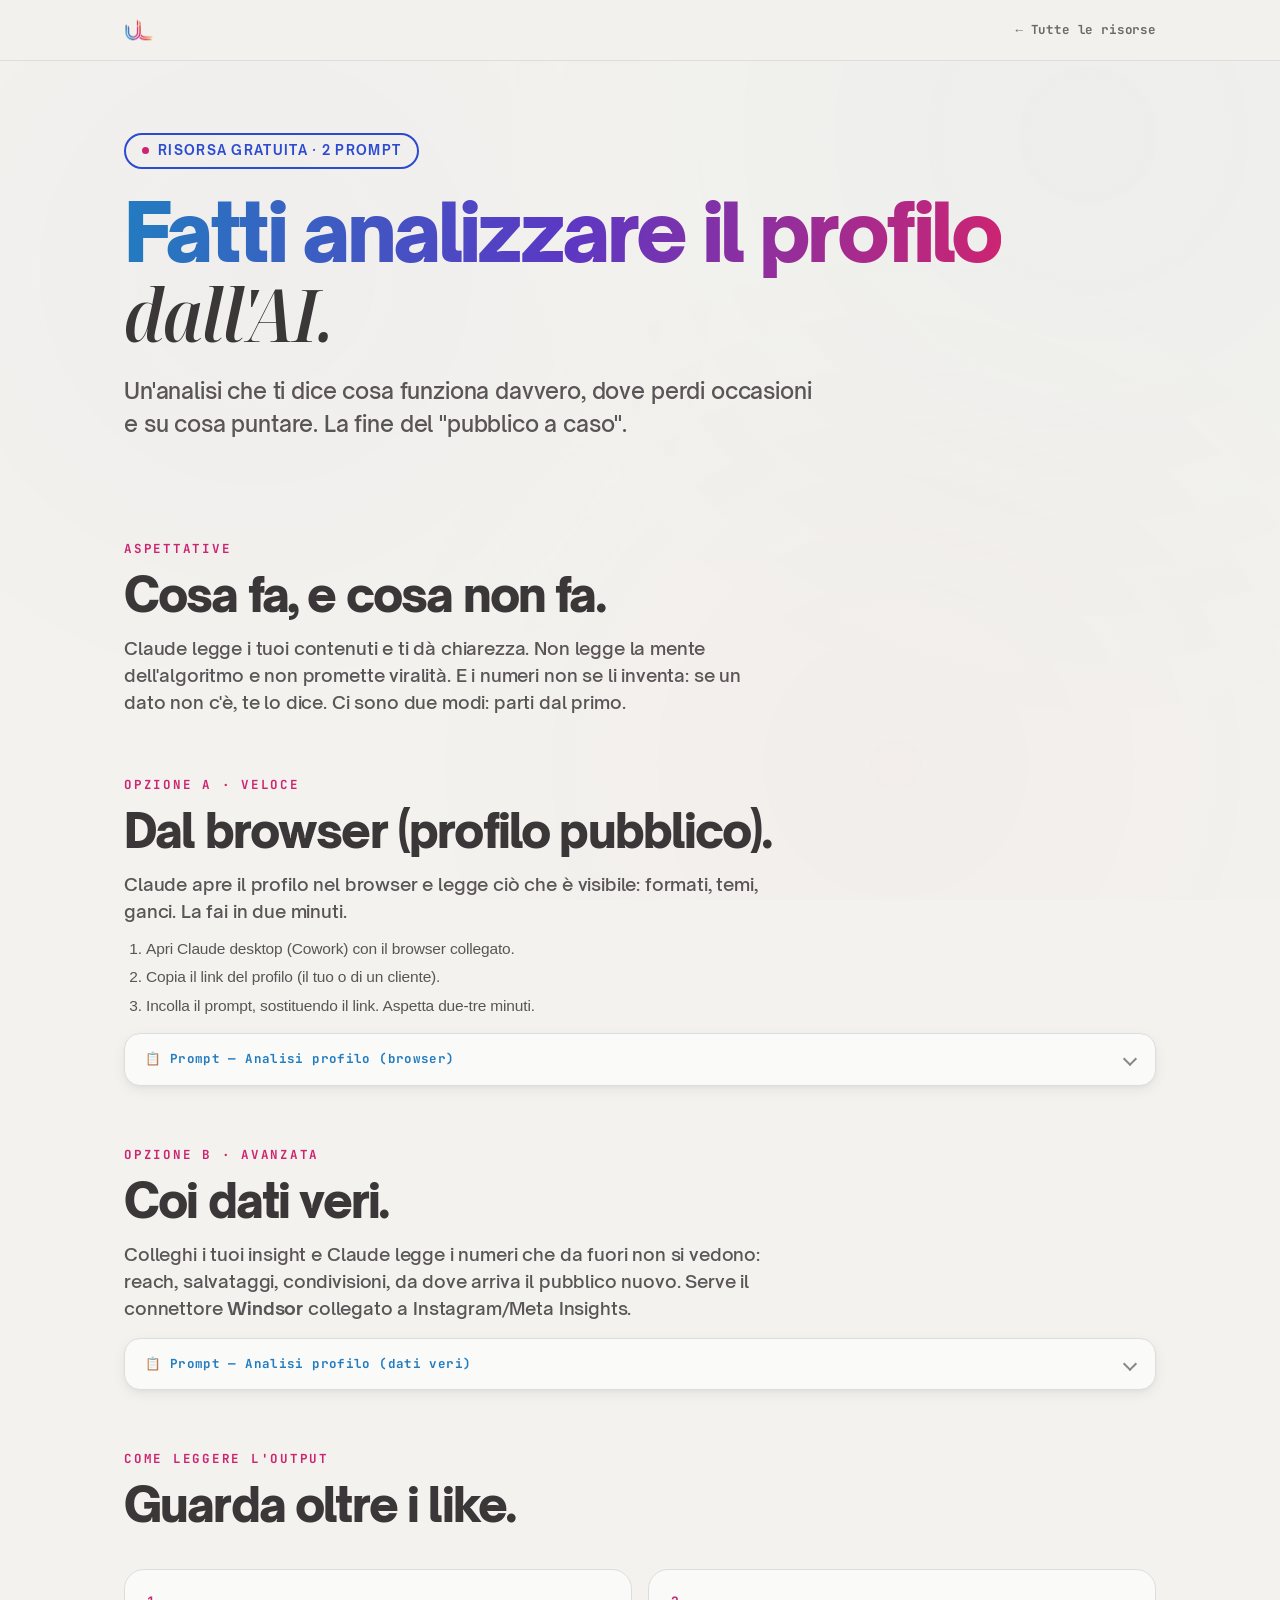
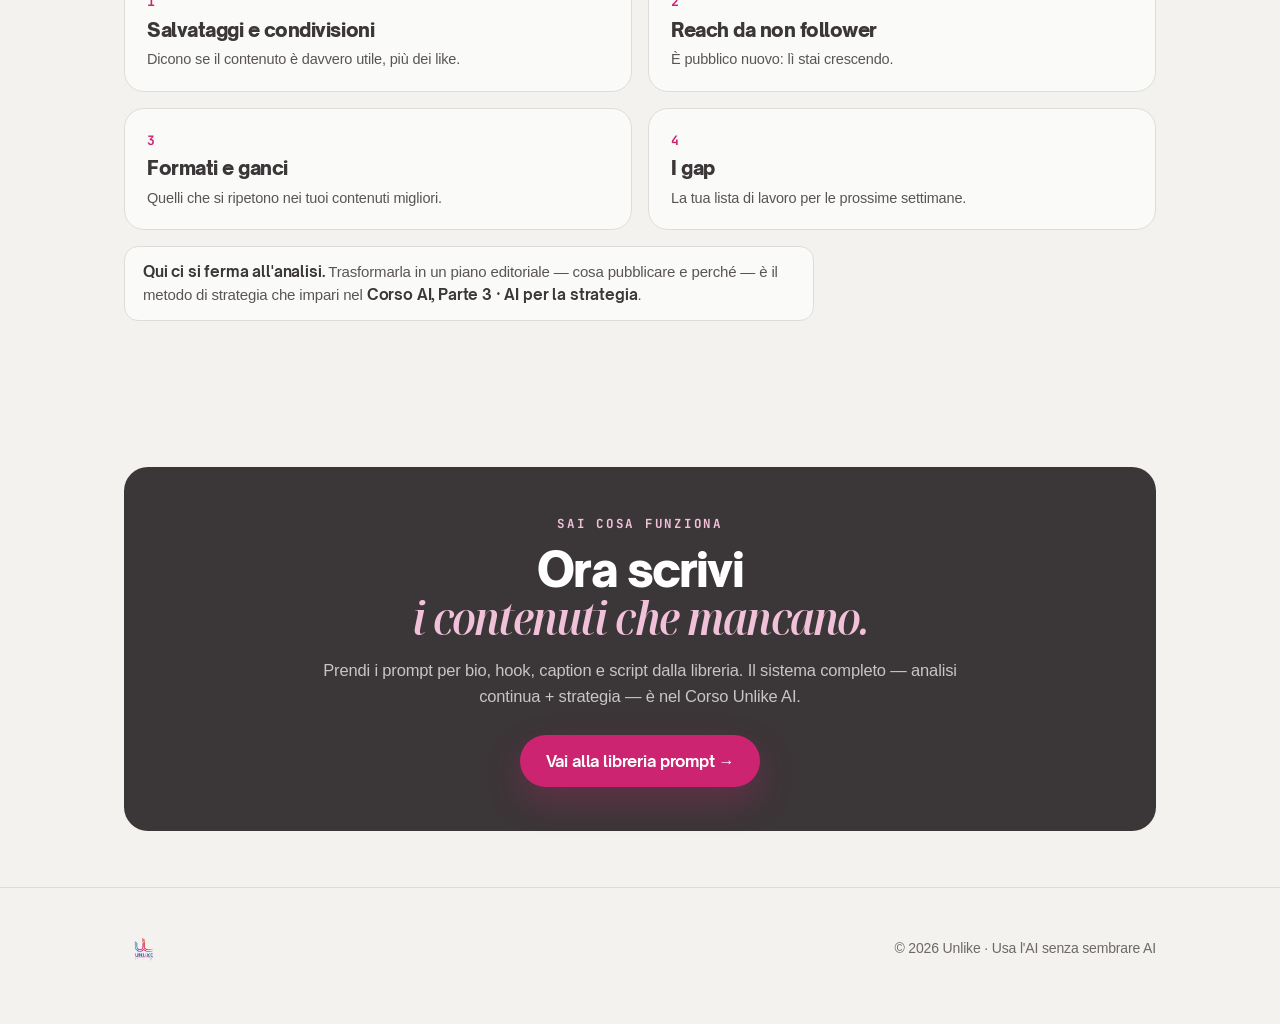
==== analisi-profilo.html @ 85c7f336 "Add files via upload" ====
<!doctype html>
<html lang="it">
<head>
<meta charset="utf-8">
<meta name="viewport" content="width=device-width, initial-scale=1">
<title>Fatti analizzare il profilo dall'AI — Unlike</title>
<style>@font-face{font-family:'Open Sauce Sans';font-weight:400;font-style:normal;font-display:swap;src:url([data-uri]) format('woff2');}
@font-face{font-family:'Open Sauce Sans';font-weight:500;font-style:normal;font-display:swap;src:url([data-uri]) format('woff2');}
@font-face{font-family:'Open Sauce Sans';font-weight:700;font-style:normal;font-display:swap;src:url([data-uri]) format('woff2');}
@font-face{font-family:'Open Sauce Sans';font-weight:900;font-style:normal;font-display:swap;src:url([data-uri]) format('woff2');}
@font-face{font-family:'Noto Serif Display';font-weight:400 900;font-stretch:62.5% 100%;font-style:normal;font-display:swap;src:url([data-uri]) format('woff2');}
@font-face{font-family:'Noto Serif Display';font-weight:400 900;font-stretch:62.5% 100%;font-style:italic;font-display:swap;src:url([data-uri]) format('woff2');}
@font-face{font-family:'JetBrains Mono';font-weight:100 800;font-style:normal;font-display:swap;src:url([data-uri]) format('woff2');}

html,body{margin:0;padding:0}*{box-sizing:border-box}img,video{max-width:100%}
:root{
  --blue:#227CC0;--pink:#CD2471;--purple:#5B38C4;--indigo:#2B4BD1;--orange:#F49138;
  --paper-50:#FAFAF9;--paper-100:#F3F2EE;--paper-200:#E9E7E1;--paper-300:#D8D5CD;
  --ink-900:#3B3638;--ink-700:#5A5456;--ink-600:#6E686A;--ink-500:#8A8587;--ink-300:#C5C2C3;--ink-200:#DEDCDC;
  --soft-pink:#F1C1DA;--soft-blue:#C2DAF0;
  --sweep:linear-gradient(96deg,#227CC0 0%,#5B38C4 50%,#CD2471 100%);
  --font:'Open Sauce Sans','Helvetica Neue',Arial,sans-serif;
  --serif:'Noto Serif Display','Times New Roman',serif;
  --mono:'JetBrains Mono',ui-monospace,Menlo,monospace;
  --shadow-2:0 4px 14px rgba(24,18,20,.06),0 2px 4px rgba(24,18,20,.04);
  --shadow-3:0 18px 48px rgba(24,18,20,.12),0 6px 16px rgba(24,18,20,.07);
  --shadow-pink:0 14px 34px rgba(205,36,113,.28);--maxw:1080px;
}
html{scroll-behavior:smooth;}
body{margin:0;font-family:var(--font);color:var(--ink-900);background:var(--paper-100);line-height:1.5;-webkit-font-smoothing:antialiased;letter-spacing:-.01em;}
.wrap{max-width:var(--maxw);margin:0 auto;padding:0 24px;}
a{color:inherit;}img{max-width:100%;display:block;}
body::before{content:"";position:fixed;inset:0;z-index:-1;pointer-events:none;opacity:.5;
  background-image:radial-gradient(circle at 20% 30%,rgba(91,56,196,.04),transparent 40%),radial-gradient(circle at 85% 15%,rgba(34,124,192,.05),transparent 45%),radial-gradient(circle at 70% 85%,rgba(205,36,113,.04),transparent 45%);}
.bar{position:sticky;top:0;z-index:50;background:rgba(243,242,238,.86);backdrop-filter:blur(10px);border-bottom:1px solid var(--ink-200);}
.bar .wrap{display:flex;align-items:center;justify-content:space-between;height:60px;gap:16px;}
.barmark{height:30px;width:auto;display:block;}
.bar .right{display:flex;align-items:center;gap:18px;min-width:0;}
.barlink{font-family:var(--mono);font-size:12.5px;font-weight:700;color:var(--ink-600);text-decoration:none;white-space:nowrap;}
.barlink:hover{color:var(--pink);}
.btn{display:inline-flex;align-items:center;justify-content:center;gap:9px;font-family:var(--font);font-weight:700;font-size:16px;letter-spacing:-.01em;padding:14px 26px;border-radius:999px;border:0;cursor:pointer;text-decoration:none;transition:transform .18s cubic-bezier(.34,1.56,.64,1),box-shadow .2s,background .2s;}
.btn-pink{background:var(--pink);color:#fff;box-shadow:var(--shadow-pink);}
.btn-pink:hover{transform:translateY(-2px);box-shadow:0 18px 40px rgba(205,36,113,.36);}
.btn-ghost{background:transparent;color:var(--ink-900);border:2px solid var(--ink-900);padding:12px 24px;}
.btn-ghost:hover{background:var(--ink-900);color:var(--paper-100);}
.btn-sm{padding:11px 20px;font-size:14px;}
.hero{padding:72px 0 40px;position:relative;}
.kicker{display:inline-flex;align-items:center;gap:9px;font-weight:700;font-size:13px;text-transform:uppercase;letter-spacing:.1em;color:var(--indigo);border:2px solid var(--indigo);border-radius:999px;padding:6px 16px;}
.kicker .dot{width:7px;height:7px;border-radius:50%;background:var(--pink);}
h1{font-weight:900;font-size:clamp(40px,6.6vw,80px);line-height:.98;letter-spacing:-.045em;margin:24px 0 0;text-wrap:balance;}
h1 .sweep{background:var(--sweep);-webkit-background-clip:text;background-clip:text;color:transparent;}
h1 .serif{display:block;font-family:var(--serif);font-style:italic;font-weight:600;font-stretch:75%;letter-spacing:-.02em;color:var(--ink-900);font-size:.92em;line-height:1;margin-top:.08em;}
.lead{font-size:clamp(18px,2.3vw,22px);color:var(--ink-700);max-width:32em;margin:24px 0 0;line-height:1.5;font-weight:500;}
.lead b{color:var(--ink-900);}
.herometa{display:flex;flex-wrap:wrap;gap:8px 20px;margin-top:26px;font-family:var(--mono);font-size:13px;color:var(--ink-700);}
.herometa .sep{color:var(--ink-300);}.herometa b{color:var(--ink-900);}
section{padding:56px 0;}
.eyebrow{font-family:var(--mono);font-size:12.5px;letter-spacing:.14em;text-transform:uppercase;color:var(--pink);font-weight:700;}
h2{font-weight:900;font-size:clamp(28px,4.2vw,46px);line-height:1.02;letter-spacing:-.04em;margin:12px 0 0;text-wrap:balance;}
h2 .serif{font-family:var(--serif);font-style:italic;font-weight:600;font-stretch:75%;color:var(--pink);}
.sub{color:var(--ink-700);font-size:18px;max-width:36em;margin:16px 0 0;font-weight:500;}
.parts{display:grid;grid-template-columns:repeat(3,1fr);gap:16px;margin-top:40px;}
@media(max-width:760px){.parts{grid-template-columns:1fr;}}
.parts.two{grid-template-columns:repeat(2,1fr);}@media(max-width:760px){.parts.two{grid-template-columns:1fr;}}
.part{background:var(--paper-50);border:1px solid var(--ink-200);border-radius:20px;padding:22px 22px 20px;position:relative;overflow:hidden;text-decoration:none;color:inherit;display:block;transition:transform .2s,box-shadow .2s,border-color .2s;}
a.part:hover{transform:translateY(-3px);box-shadow:var(--shadow-3);border-color:var(--soft-pink);}
.part .no{font-family:var(--mono);font-size:13px;font-weight:700;color:var(--pink);letter-spacing:.04em;}
.part .ic{font-family:var(--serif);font-style:italic;font-weight:700;font-size:30px;color:var(--pink);line-height:1;}
.part h3{font-weight:900;font-size:19px;letter-spacing:-.025em;margin:8px 0 8px;line-height:1.12;}
.part p{margin:0;color:var(--ink-700);font-size:14.5px;line-height:1.5;}
.part .go{margin-top:14px;font-family:var(--mono);font-size:12px;font-weight:700;color:var(--pink);text-transform:uppercase;letter-spacing:.04em;}
.part .soon{color:var(--ink-500);}
.gain{font-size:18px;color:var(--ink-700);font-weight:500;margin:18px 0 0;max-width:40em;}
.gain b{color:var(--ink-900);font-weight:900;}
.body{font-size:16.5px;color:var(--ink-700);margin:14px 0 0;max-width:42em;line-height:1.55;}
.body b{color:var(--ink-900);font-weight:700;}
.facts{display:grid;gap:12px;margin:22px 0 0;}
.fact{background:var(--paper-50);border:1px solid var(--ink-200);border-radius:16px;padding:16px 18px;font-size:15.5px;color:var(--ink-700);line-height:1.5;box-shadow:var(--shadow-2);}
.fact b{color:var(--ink-900);font-weight:700;}
.optlabel{font-family:var(--mono);font-size:12.5px;letter-spacing:.1em;text-transform:uppercase;color:var(--blue);font-weight:700;margin:30px 0 4px;}
ol.steps{margin:12px 0 0;padding-left:22px;font-size:15.5px;color:var(--ink-700);}ol.steps li{margin-bottom:5px;}
details.prompt{background:var(--paper-50);border:1px solid var(--ink-200);border-radius:16px;margin:16px 0 0;overflow:hidden;box-shadow:var(--shadow-2);}
details.prompt>summary{list-style:none;cursor:pointer;display:flex;align-items:center;gap:12px;padding:16px 20px;font-family:var(--mono);font-size:12.5px;font-weight:700;letter-spacing:.03em;color:var(--blue);}
details.prompt>summary::-webkit-details-marker{display:none;}
details.prompt .chev{width:10px;height:10px;border-right:2px solid var(--ink-500);border-bottom:2px solid var(--ink-500);transform:rotate(45deg);transition:transform .22s;margin-left:auto;}
details.prompt[open] .chev{transform:rotate(225deg);}
.pact{display:flex;justify-content:flex-end;padding:0 16px;}
.copy-btn{font-family:var(--mono);font-size:12px;font-weight:700;letter-spacing:.04em;text-transform:uppercase;color:#fff;background:var(--pink);border:0;border-radius:999px;padding:8px 16px;cursor:pointer;box-shadow:var(--shadow-pink);transition:transform .18s cubic-bezier(.34,1.56,.64,1),background .2s;}
.copy-btn:hover{transform:translateY(-1px);}.copy-btn.done{background:var(--blue);box-shadow:none;}
pre{margin:14px 16px 18px;padding:16px;background:var(--paper-200);border:1px solid var(--ink-200);border-radius:12px;font-family:var(--mono);font-size:12.5px;line-height:1.62;white-space:pre-wrap;word-break:break-word;color:var(--ink-900);max-height:380px;overflow-y:auto;}
.check{list-style:none;padding:0;margin:26px 0 0;display:grid;gap:11px;}
.check li{display:flex;gap:11px;align-items:flex-start;font-size:15.5px;color:var(--ink-700);line-height:1.4;}
.check li .ck{color:var(--pink);font-weight:900;flex:none;}
.flag{margin-top:24px;background:var(--paper-50);border:1px solid var(--ink-200);border-radius:20px;padding:22px 24px;max-width:620px;box-shadow:var(--shadow-2);}
.flag .lbl{font-family:var(--mono);font-size:11px;letter-spacing:.12em;text-transform:uppercase;color:var(--ink-500);}
.flag .bad{color:var(--ink-500);text-decoration:line-through;text-decoration-color:var(--pink);text-decoration-thickness:2px;margin:8px 0 4px;font-size:17px;}
.flag .good{font-weight:700;font-size:18px;color:var(--ink-900);display:flex;gap:9px;align-items:flex-start;}
.flag .good .arr{color:var(--pink);font-weight:900;}
.note{background:var(--paper-50);border:1px solid var(--ink-200);border-radius:14px;padding:14px 18px;margin:16px 0 0;font-size:15px;color:var(--ink-700);line-height:1.5;max-width:46em;}
.note b{color:var(--ink-900);}
.quote{font-family:var(--serif);font-style:italic;font-weight:500;font-size:clamp(20px,3vw,28px);line-height:1.3;color:var(--ink-900);margin:24px 0 0;max-width:18em;}
.quote span{color:var(--pink);}
.systembox{background:var(--ink-900);color:var(--paper-100);border-radius:24px;padding:clamp(28px,4vw,44px);margin-top:34px;text-align:center;}
.systembox .eyebrow{color:var(--soft-pink);}
.systembox h2{color:#fff;}
.systembox h2 .serif{color:var(--soft-pink);}
.systembox p{margin:16px auto 0;font-size:16.5px;color:#C9C4C5;line-height:1.55;max-width:40em;}
.systembox p b{color:#fff;}
.systembox ul{list-style:none;padding:0;margin:22px auto 0;max-width:34em;text-align:left;display:grid;gap:10px;}
.systembox li{display:flex;gap:11px;font-size:15.5px;color:#EDE9E1;}
.systembox li .ck{color:var(--soft-pink);font-weight:900;flex:none;}
.systembox .btn{margin-top:26px;}
.livecard{background:linear-gradient(160deg,rgba(34,124,192,.07),rgba(91,56,196,.06) 45%,rgba(205,36,113,.06));border:1px solid var(--soft-pink);border-radius:28px;padding:clamp(28px,5vw,48px);text-align:center;}
.livecard .eyebrow{color:var(--purple);}.livecard h2{margin:12px 0 0;}.livecard .sub{margin-left:auto;margin-right:auto;}.livecard .btn{margin-top:24px;}
footer{padding:40px 0 56px;border-top:1px solid var(--ink-200);color:var(--ink-600);font-size:14px;}
footer .wrap{display:flex;flex-wrap:wrap;gap:14px;justify-content:space-between;align-items:center;}
.footmark{height:40px;width:auto;display:block;}
.rv{opacity:0;transform:translateY(18px);transition:opacity .7s cubic-bezier(.2,.8,.2,1),transform .7s cubic-bezier(.2,.8,.2,1);}
.rv.in{opacity:1;transform:none;}
:focus-visible{outline:3px solid var(--indigo);outline-offset:3px;border-radius:6px;}
@media(prefers-reduced-motion:reduce){*{transition:none!important;animation:none!important;}.rv{opacity:1;transform:none;}html{scroll-behavior:auto;}}.step{padding:60px 0;border-top:1px solid var(--ink-200);scroll-margin-top:70px;}
.stepjump{display:flex;gap:3px;overflow-x:auto;scrollbar-width:none;}
.stepjump::-webkit-scrollbar{display:none;}
.stepjump a{flex:0 0 auto;font-family:var(--mono);font-size:12px;font-weight:700;color:var(--ink-600);text-decoration:none;padding:6px 8px;border-radius:8px;white-space:nowrap;}
.stepjump a:hover{color:var(--pink);background:var(--paper-200);}
.lockmeta{font-family:var(--mono);font-size:12px;color:var(--ink-500);white-space:nowrap;}
@media(max-width:860px){.lockmeta{display:none;}}
.modref{display:inline-flex;align-items:center;gap:8px;margin:14px 0 0;font-family:var(--mono);font-size:12px;font-weight:700;color:var(--blue);background:var(--paper-50);border:1px solid var(--soft-blue);border-radius:999px;padding:7px 15px;}
.modref .mr{color:var(--pink);}
.steptag{font-family:var(--mono);font-size:13px;font-weight:700;letter-spacing:.04em;color:var(--pink);}
</style>
</head>
<body>

<header class="bar"><div class="wrap">
  <img class="barmark" src="[data-uri]" alt="Unlike Academy">
  <div class="right"><a class="barlink" href="index.html">← Tutte le risorse</a></div>
</div></header>

<section class="hero"><div class="wrap">
  <span class="kicker"><span class="dot"></span>Risorsa gratuita · 2 prompt</span>
  <h1><span class="sweep">Fatti analizzare il profilo</span><span class="serif">dall'AI.</span></h1>
  <p class="lead">Un'analisi che ti dice cosa funziona davvero, dove perdi occasioni e su cosa puntare. La fine del "pubblico a caso".</p>
</div></section>

<section><div class="wrap">
  <span class="eyebrow">Aspettative</span>
  <h2>Cosa fa, e cosa non fa.</h2>
  <p class="sub">Claude legge i tuoi contenuti e ti dà chiarezza. Non legge la mente dell'algoritmo e non promette viralità. E i numeri non se li inventa: se un dato non c'è, te lo dice. Ci sono due modi: parti dal primo.</p>
</div></section>

<section style="padding-top:0;"><div class="wrap">
  <span class="eyebrow">Opzione A · veloce</span>
  <h2>Dal browser (profilo pubblico).</h2>
  <p class="sub">Claude apre il profilo nel browser e legge ciò che è visibile: formati, temi, ganci. La fai in due minuti.</p>
  <ol class="steps">
    <li>Apri Claude desktop (Cowork) con il browser collegato.</li>
    <li>Copia il link del profilo (il tuo o di un cliente).</li>
    <li>Incolla il prompt, sostituendo il link. Aspetta due-tre minuti.</li>
  </ol>
  <details class="prompt"><summary>📋 Prompt — Analisi profilo (browser)<span class="chev"></span></summary>
    <div class="pact"><button class="copy-btn" data-target="p-chrome">Copia</button></div>
    <pre id="p-chrome">Sei un analista di social media strategy. Analizza questo profilo Instagram pubblico: [LINK PROFILO].

Collegati al browser, apri il profilo e guarda gli ultimi 12-15 post. Per ognuno raccogli ciò che è visibile: formato (reel / carosello / post singolo), tema, il gancio della cover o della prima riga, e like/commenti se leggibili.

Poi restituiscimi un file .md con:
1. Snapshot del profilo: bio, posizionamento percepito in 3 secondi, coerenza.
2. I pillar su cui sto già puntando e quali stanno reggendo.
3. I pattern di gancio che uso (e quali funzionano meglio).
4. Mix di formati: cosa pubblico di più e cosa manca.
5. I 5 gap principali da colmare, concreti, con esempi.

Non inventare numeri che non vedi. Se un dato non è visibile, scrivilo. Parla diretto, niente fuffa. Salva il file come "analisi-profilo-[data]".</pre>
  </details>
</div></section>

<section style="padding-top:0;"><div class="wrap">
  <span class="eyebrow">Opzione B · avanzata</span>
  <h2>Coi dati veri.</h2>
  <p class="sub">Colleghi i tuoi insight e Claude legge i numeri che da fuori non si vedono: reach, salvataggi, condivisioni, da dove arriva il pubblico nuovo. Serve il connettore <b>Windsor</b> collegato a Instagram/Meta Insights.</p>
  <details class="prompt"><summary>📋 Prompt — Analisi profilo (dati veri)<span class="chev"></span></summary>
    <div class="pact"><button class="copy-btn" data-target="p-windsor">Copia</button></div>
    <pre id="p-windsor">Ho collegato Windsor con i dati Instagram/Meta Insights del mio account.

1. Prendi i post degli ultimi 90 giorni con: data, formato, reach, impression, salvataggi, condivisioni, commenti, like, e provenienza del traffico (esplora / follower / audio / hashtag).
2. Dimmi i 5 contenuti TOP per salvataggi + condivisioni (non per like) e cosa hanno in comune.
3. Dimmi i 5 contenuti "zombie": tanta reach ma zero salvataggi o condivisioni, e perché non convertono in attenzione.
4. Quale formato e quale tema mi porta più reach NON da follower (pubblico nuovo).
5. Dammi 3 azioni concrete per le prossime 2 settimane.

Niente fuffa, numeri alla mano. Se un dato manca, segnalalo invece di inventarlo.</pre>
  </details>
</div></section>

<section style="padding-top:0;"><div class="wrap">
  <span class="eyebrow">Come leggere l'output</span>
  <h2>Guarda oltre i like.</h2>
  <div class="parts two">
    <div class="part rv"><div class="no">1</div><h3>Salvataggi e condivisioni</h3><p>Dicono se il contenuto è davvero utile, più dei like.</p></div>
    <div class="part rv"><div class="no">2</div><h3>Reach da non follower</h3><p>È pubblico nuovo: lì stai crescendo.</p></div>
    <div class="part rv"><div class="no">3</div><h3>Formati e ganci</h3><p>Quelli che si ripetono nei tuoi contenuti migliori.</p></div>
    <div class="part rv"><div class="no">4</div><h3>I gap</h3><p>La tua lista di lavoro per le prossime settimane.</p></div>
  </div>
  <div class="note"><b>Qui ci si ferma all'analisi.</b> Trasformarla in un piano editoriale — cosa pubblicare e perché — è il metodo di strategia che impari nel <b>Corso AI, Parte 3 · AI per la strategia</b>.</div>
</div></section>

<section><div class="wrap"><div class="systembox rv">
  <span class="eyebrow">Sai cosa funziona</span>
  <h2>Ora scrivi<br><span class="serif">i contenuti che mancano.</span></h2>
  <p>Prendi i prompt per bio, hook, caption e script dalla libreria. Il sistema completo — analisi continua + strategia — è nel Corso Unlike AI.</p>
  <a class="btn btn-pink" href="libreria-prompt.html">Vai alla libreria prompt →</a>
</div></div></section>

<footer><div class="wrap"><img class="footmark" src="[data-uri]" alt="Unlike Academy"><span>© 2026 Unlike · Usa l'AI senza sembrare AI</span></div></footer>

<script>document.querySelectorAll('.copy-btn').forEach(function(b){b.addEventListener('click',function(e){e.preventDefault();var p=document.getElementById(b.dataset.target);if(!p)return;var t=p.innerText;var d=function(){var o=b.textContent;b.textContent='Copiato ✓';b.classList.add('done');setTimeout(function(){b.textContent=o;b.classList.remove('done');},1800);};if(navigator.clipboard&&navigator.clipboard.writeText){navigator.clipboard.writeText(t).then(d).catch(function(){fb(t,d);});}else{fb(t,d);}});});
function fb(t,c){var a=document.createElement('textarea');a.value=t;a.style.position='fixed';a.style.opacity='0';document.body.appendChild(a);a.select();try{document.execCommand('copy');}catch(e){}document.body.removeChild(a);c();}
(function(){if(matchMedia('(prefers-reduced-motion:reduce)').matches)return;var io=new IntersectionObserver(function(es){es.forEach(function(e){if(e.isIntersecting){e.target.classList.add('in');io.unobserve(e.target);}});},{threshold:.14});document.querySelectorAll('.rv').forEach(function(el){io.observe(el);});})();
</script>

</body>
</html>
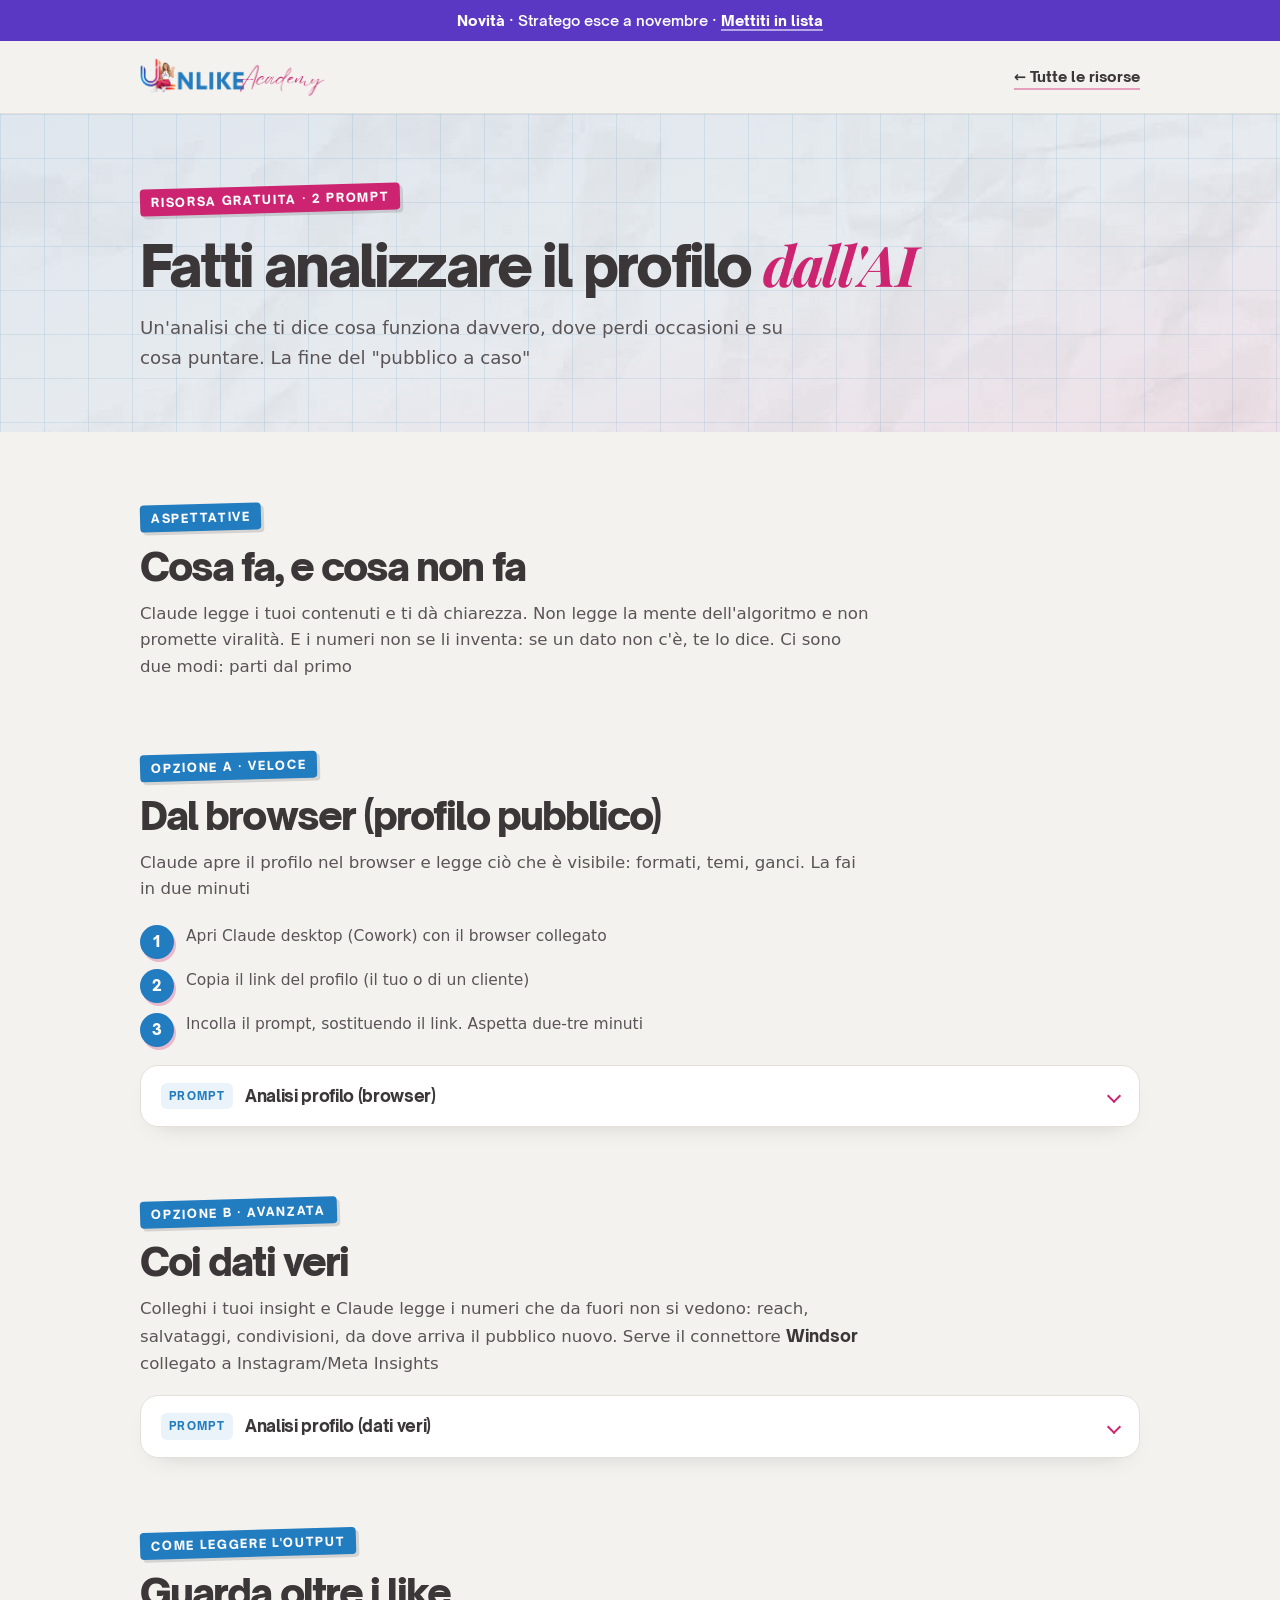
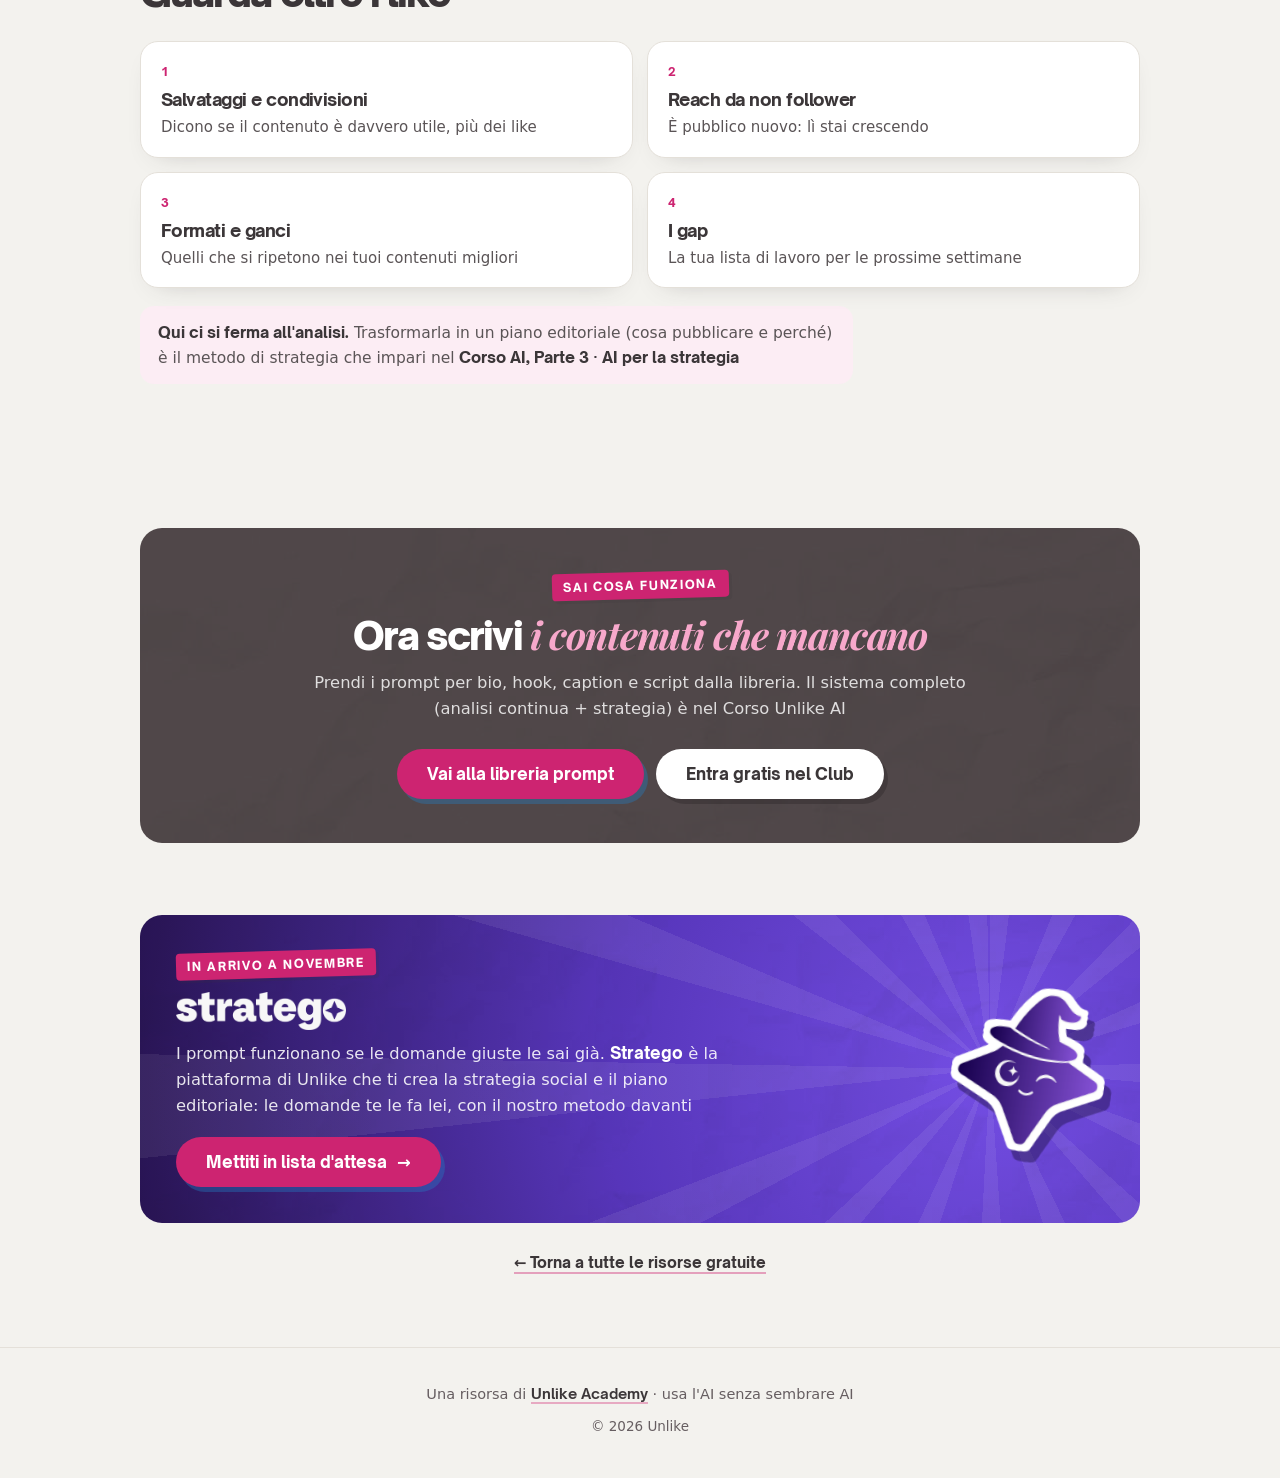
==== commit aee84316: "Risorsa CLAUDE rifatta: home nuova e pagine interne nel sistema visivo di ottobre Home «Claude per i" ====
--- a/analisi-profilo.html
+++ b/analisi-profilo.html
@@ -3,164 +3,44 @@
 <head>
 <meta charset="utf-8">
 <meta name="viewport" content="width=device-width, initial-scale=1">
-<title>Fatti analizzare il profilo dall'AI — Unlike</title>
-<style>@font-face{font-family:'Open Sauce Sans';font-weight:400;font-style:normal;font-display:swap;src:url([data-uri]) format('woff2');}
-@font-face{font-family:'Open Sauce Sans';font-weight:500;font-style:normal;font-display:swap;src:url([data-uri]) format('woff2');}
-@font-face{font-family:'Open Sauce Sans';font-weight:700;font-style:normal;font-display:swap;src:url([data-uri]) format('woff2');}
-@font-face{font-family:'Open Sauce Sans';font-weight:900;font-style:normal;font-display:swap;src:url([data-uri]) format('woff2');}
-@font-face{font-family:'Noto Serif Display';font-weight:400 900;font-stretch:62.5% 100%;font-style:normal;font-display:swap;src:url([data-uri]) format('woff2');}
-@font-face{font-family:'Noto Serif Display';font-weight:400 900;font-stretch:62.5% 100%;font-style:italic;font-display:swap;src:url([data-uri]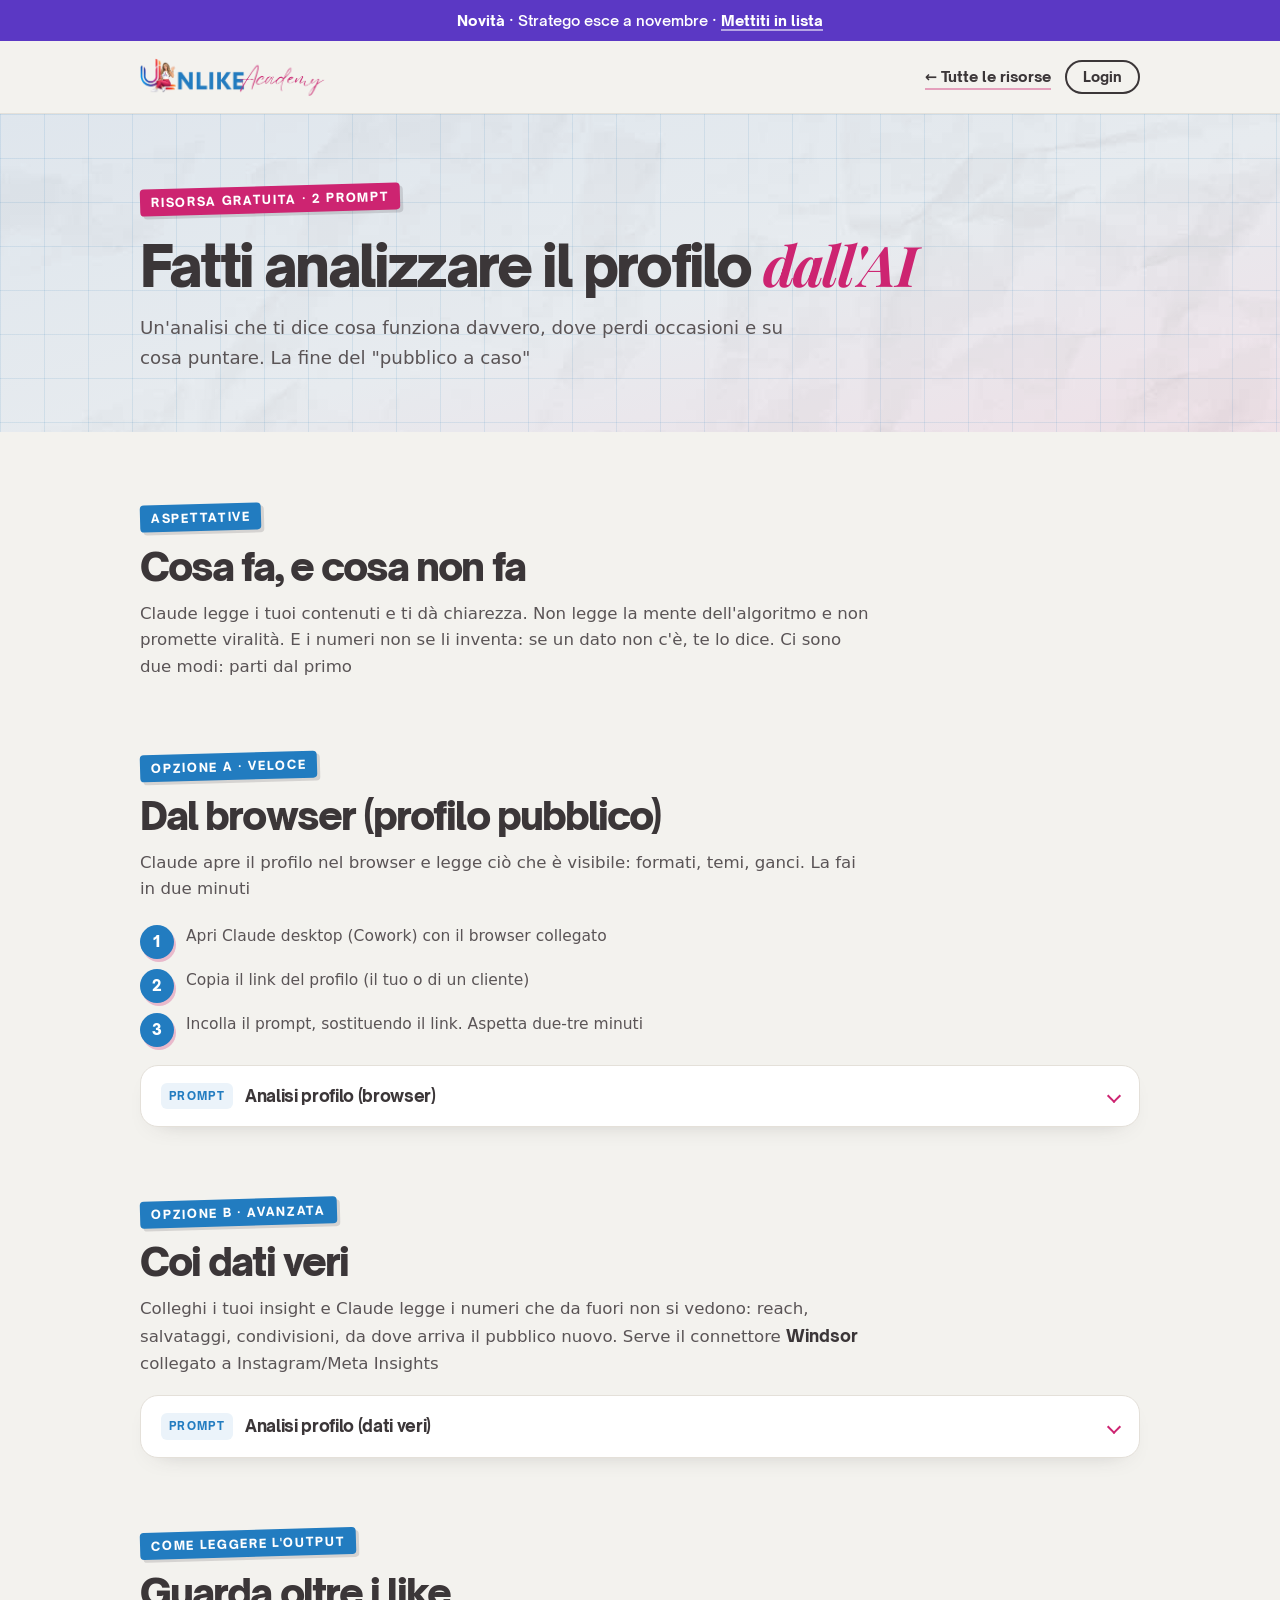
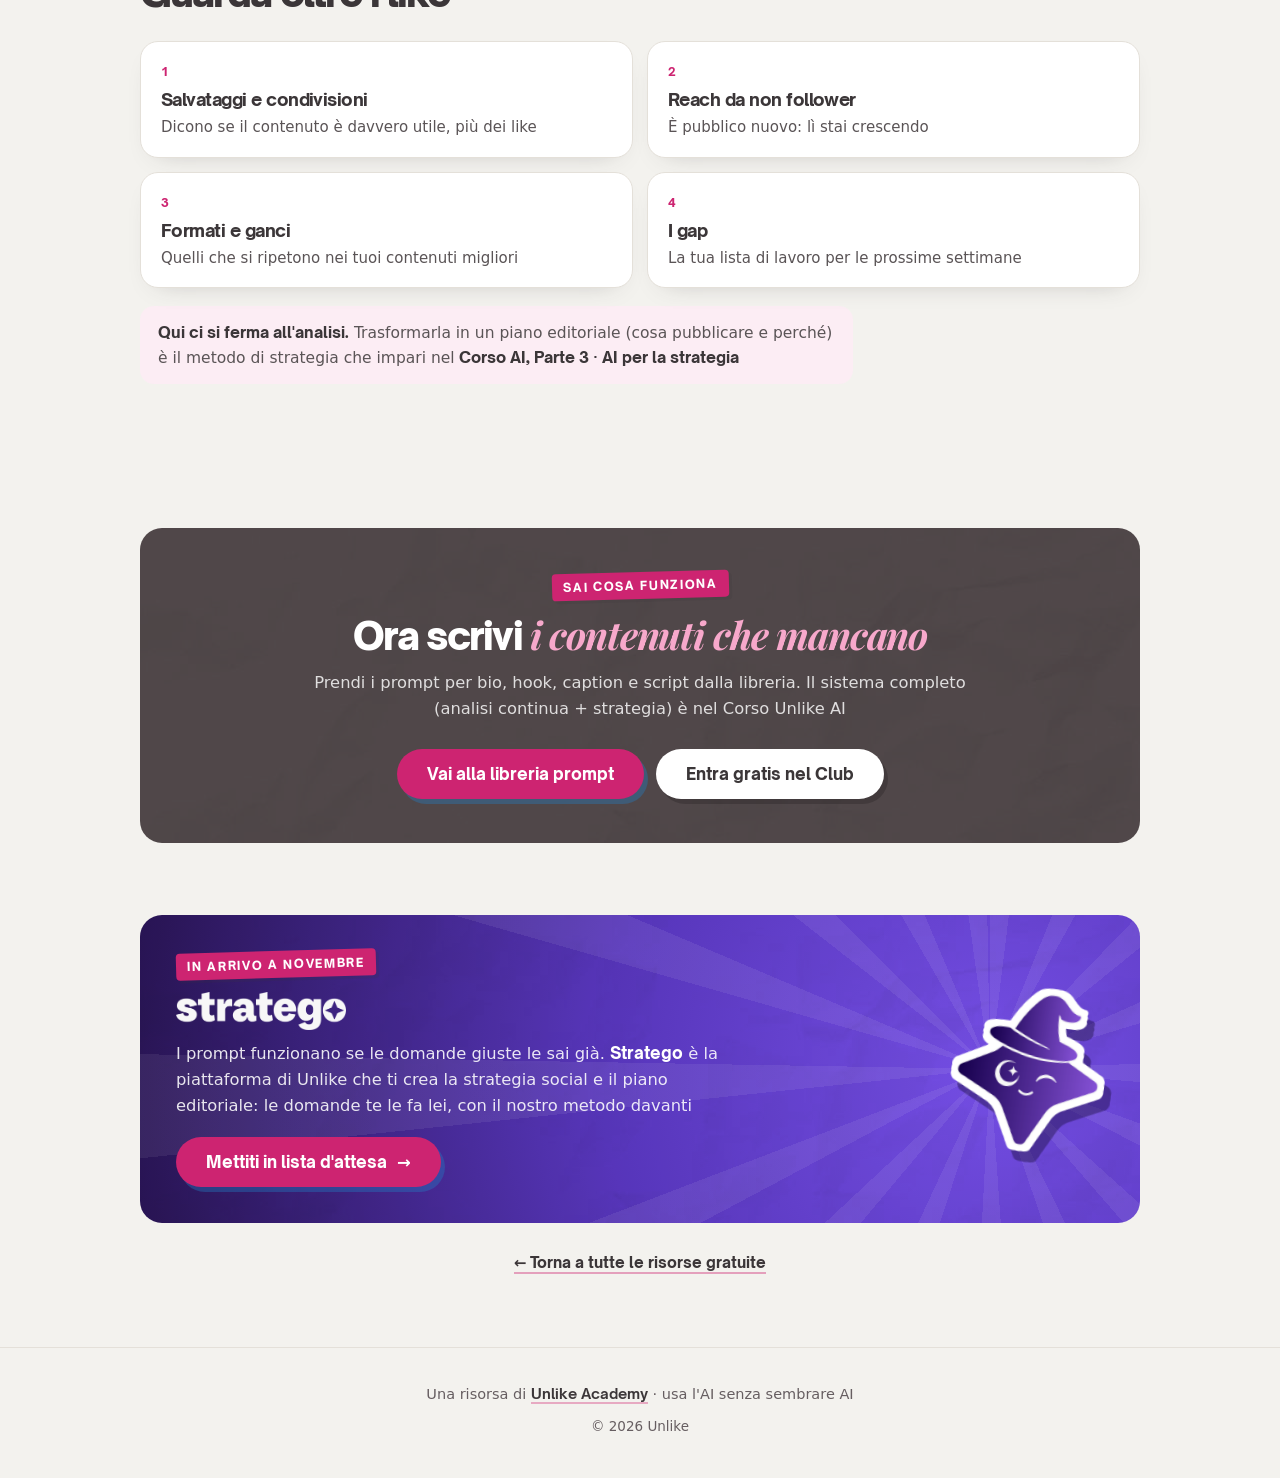
==== commit 45eda302: "Login di Circle in alto a destra" ====
--- a/analisi-profilo.html
+++ b/analisi-profilo.html
@@ -15,7 +15,7 @@
 <a class="strip" href="#stratego"><b>Novità</b> · Stratego esce a novembre · <u>Mettiti in lista</u></a>
 <header class="wrap hd">
   <a href="index.html"><img src="assets/logo/logo.webp" alt="Unlike Academy" width="768" height="158"></a>
-  <a class="back" href="index.html">&larr; Tutte le risorse</a>
+  <div class="dx"><a class="back" href="index.html">&larr; Tutte le risorse</a><a class="login" href="https://club.unlikeacademy.it/sign_in" target="_blank" rel="noopener">Login</a></div>
 </header>
 
 <main>
--- a/assets/stile.css
+++ b/assets/stile.css
@@ -149,3 +149,10 @@
   pre{margin:10px 14px 14px;font-size:12.5px;padding:12px}
 }
 @media(prefers-reduced-motion:reduce){*{transition:none!important;scroll-behavior:auto!important}}
+
+/* Login di Circle in alto a destra (19/10/2026) */
+.hd .dx{display:flex;align-items:center;gap:14px}
+.hd .login{font-size:14px;font-weight:800;color:var(--ink);text-decoration:none;border:2px solid var(--ink);border-radius:100px;padding:7px 16px;line-height:1.1;white-space:nowrap;transition:background .15s,color .15s}
+.hd .login:hover{background:var(--ink);color:#fff}
+@media(max-width:640px){.hd .dx{gap:10px}.hd .dx .back{display:none}.hd .login{padding:6px 13px;font-size:13.5px}}
+@media(max-width:480px){.hd .dx .acc{display:none}}
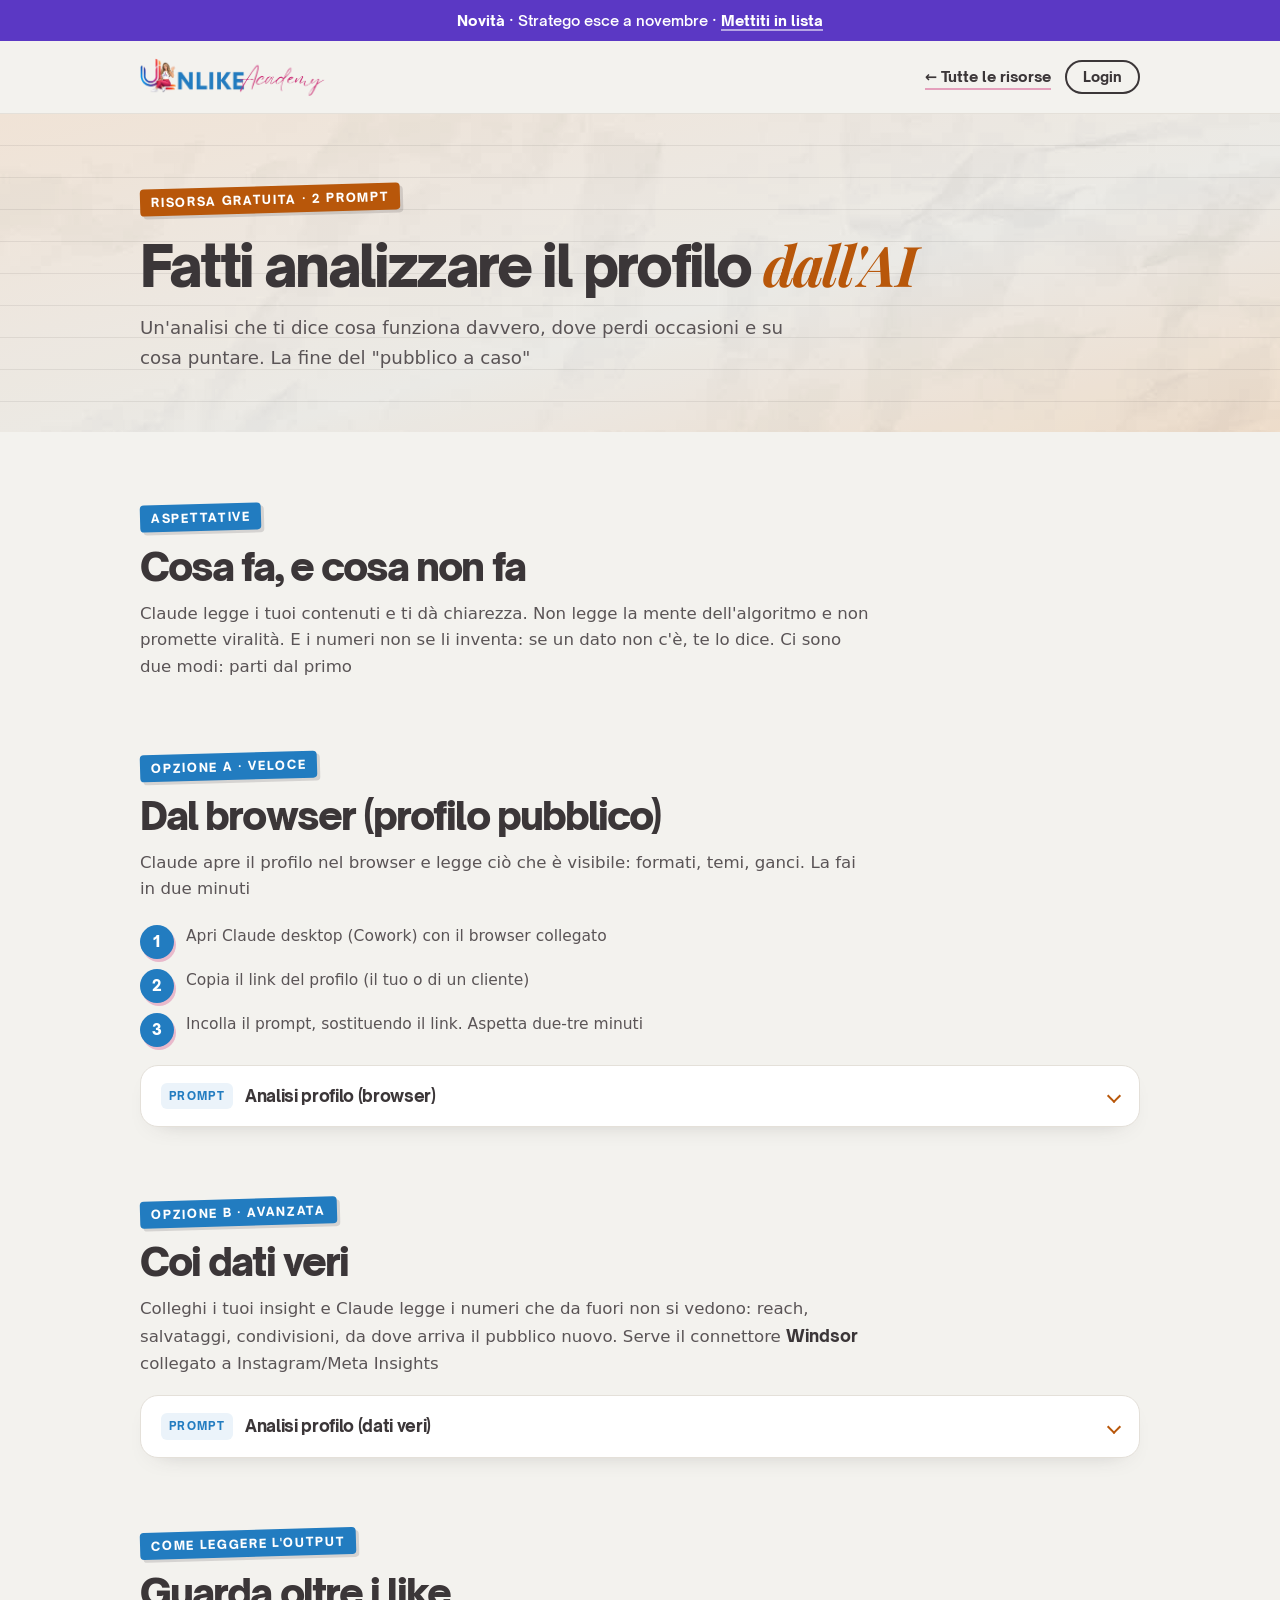
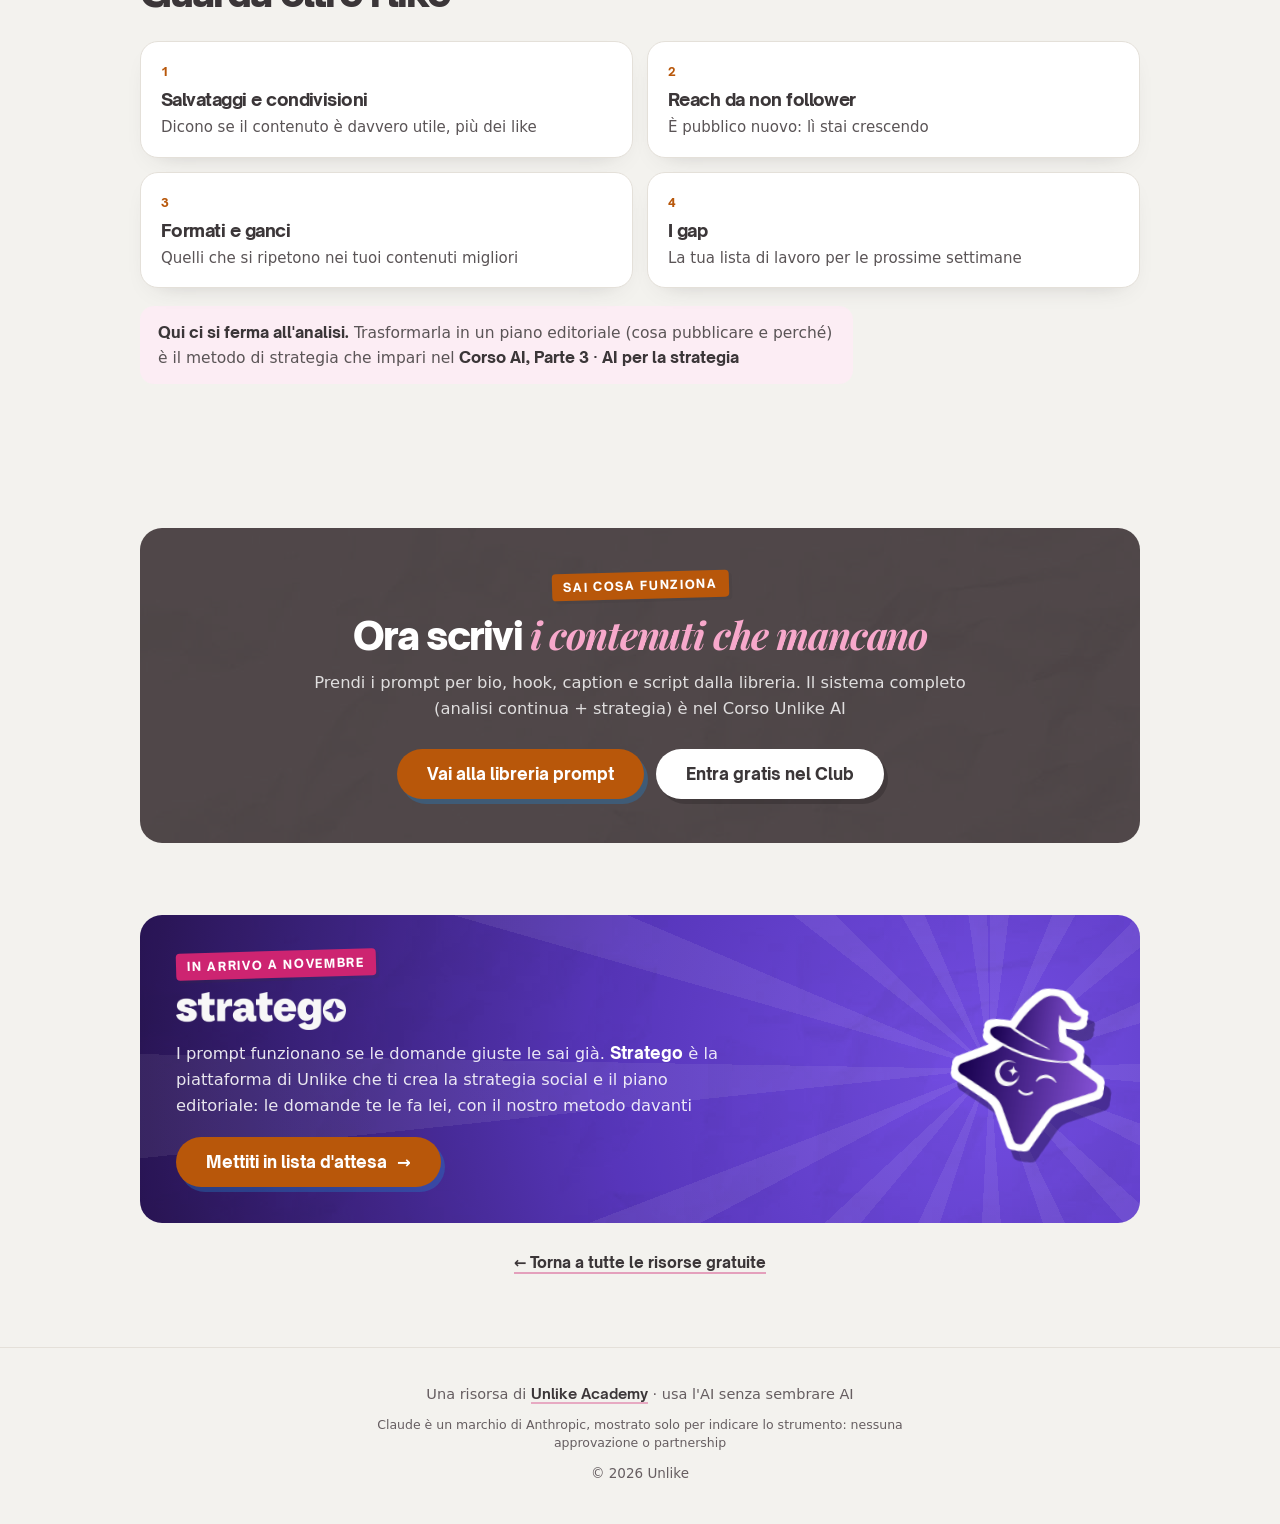
==== commit 5e4de71e: "Kit di riconoscimento: colore, sfondo, timbro, icone e loghi" ====
--- a/analisi-profilo.html
+++ b/analisi-profilo.html
@@ -105,7 +105,7 @@
 
 <footer><div class="wrap">
   <p>Una risorsa di <a href="https://entra.unlikeacademy.it/?utm_source=aigratis&amp;utm_medium=footer&amp;utm_campaign=claude">Unlike Academy</a> · usa l'AI senza sembrare AI</p>
-  <p>© 2026 Unlike</p>
+  <p class="marchi">Claude è un marchio di Anthropic, mostrato solo per indicare lo strumento: nessuna approvazione o partnership</p><p>© 2026 Unlike</p>
 </div></footer>
 
 <script>
--- a/assets/stile.css
+++ b/assets/stile.css
@@ -156,3 +156,27 @@
 .hd .login:hover{background:var(--ink);color:#fff}
 @media(max-width:640px){.hd .dx{gap:10px}.hd .dx .back{display:none}.hd .login{padding:6px 13px;font-size:13.5px}}
 @media(max-width:480px){.hd .dx .acc{display:none}}
+
+/* Kit di riconoscimento della risorsa (19/10/2026) */
+:root{--fucsia:#B8570A}
+.hero{background:url(texture/grana-leggera.jpg) center/cover,repeating-linear-gradient(transparent,transparent 31px,rgba(59,54,56,.09) 31px,rgba(59,54,56,.09) 32px),linear-gradient(165deg,#FDF0E2 0%,#F8F7F3 58%,#FBE9D6 100%);background-blend-mode:multiply,normal,normal}
+
+.rigatop{display:flex;align-items:center;gap:18px;flex-wrap:wrap}
+.timbro{font-family:'Gochi Hand',cursive;font-size:1.3rem;line-height:1;color:var(--fucsia);rotate:-4deg;border:2.5px solid var(--fucsia);border-radius:10px;padding:4px 12px 2px;white-space:nowrap;display:inline-block}
+.kit{display:flex;flex-wrap:wrap;align-items:center;gap:10px;margin-top:22px}
+.kit .cap{font-family:'Gochi Hand',cursive;font-size:1.2rem;line-height:1.1;color:var(--fucsia);rotate:-2deg;margin-left:6px}
+.kt{position:relative;width:54px;height:54px;border-radius:15px;background:#fff;border:2px solid var(--fucsia);box-shadow:3px 4px 0 var(--fucsia);display:flex;align-items:center;justify-content:center;color:var(--fucsia);flex:none}
+.kt.grande{width:68px;height:68px;border-radius:18px}
+.kt img{width:30px;height:30px;object-fit:contain;display:block}
+.kt.grande img{width:38px;height:38px}
+.kt svg.ic{width:28px;height:28px}
+.kt.grande svg.ic{width:36px;height:36px}
+.kt.scuro{background:#2B2628;border-color:#2B2628}
+.kt.barrato{box-shadow:none;border-color:var(--line,#E4E0D9)}
+.kt.barrato img,.kt.barrato svg.ic{filter:grayscale(1);opacity:.45}
+.kt svg.x{position:absolute;left:6px;top:6px;width:calc(100% - 12px);height:calc(100% - 12px);color:var(--fucsia)}
+.voto87{display:inline-flex;align-items:baseline;gap:2px;border:3px solid var(--fucsia);border-radius:100px;padding:6px 18px;background:#fff;color:var(--fucsia);font-weight:700}
+.voto87 b{font-size:2rem;letter-spacing:-.05em;font-weight:900;color:var(--fucsia)}
+.logo-in{width:20px;height:20px;vertical-align:-4px;margin-right:6px;object-fit:contain;display:inline-block}
+.marchi{font-size:12.5px;color:var(--gray,#665E61);max-width:46em;margin:10px auto 0;line-height:1.45}
+@media(max-width:640px){.kt{width:48px;height:48px}.kt.grande{width:60px;height:60px}.kit{gap:8px}}
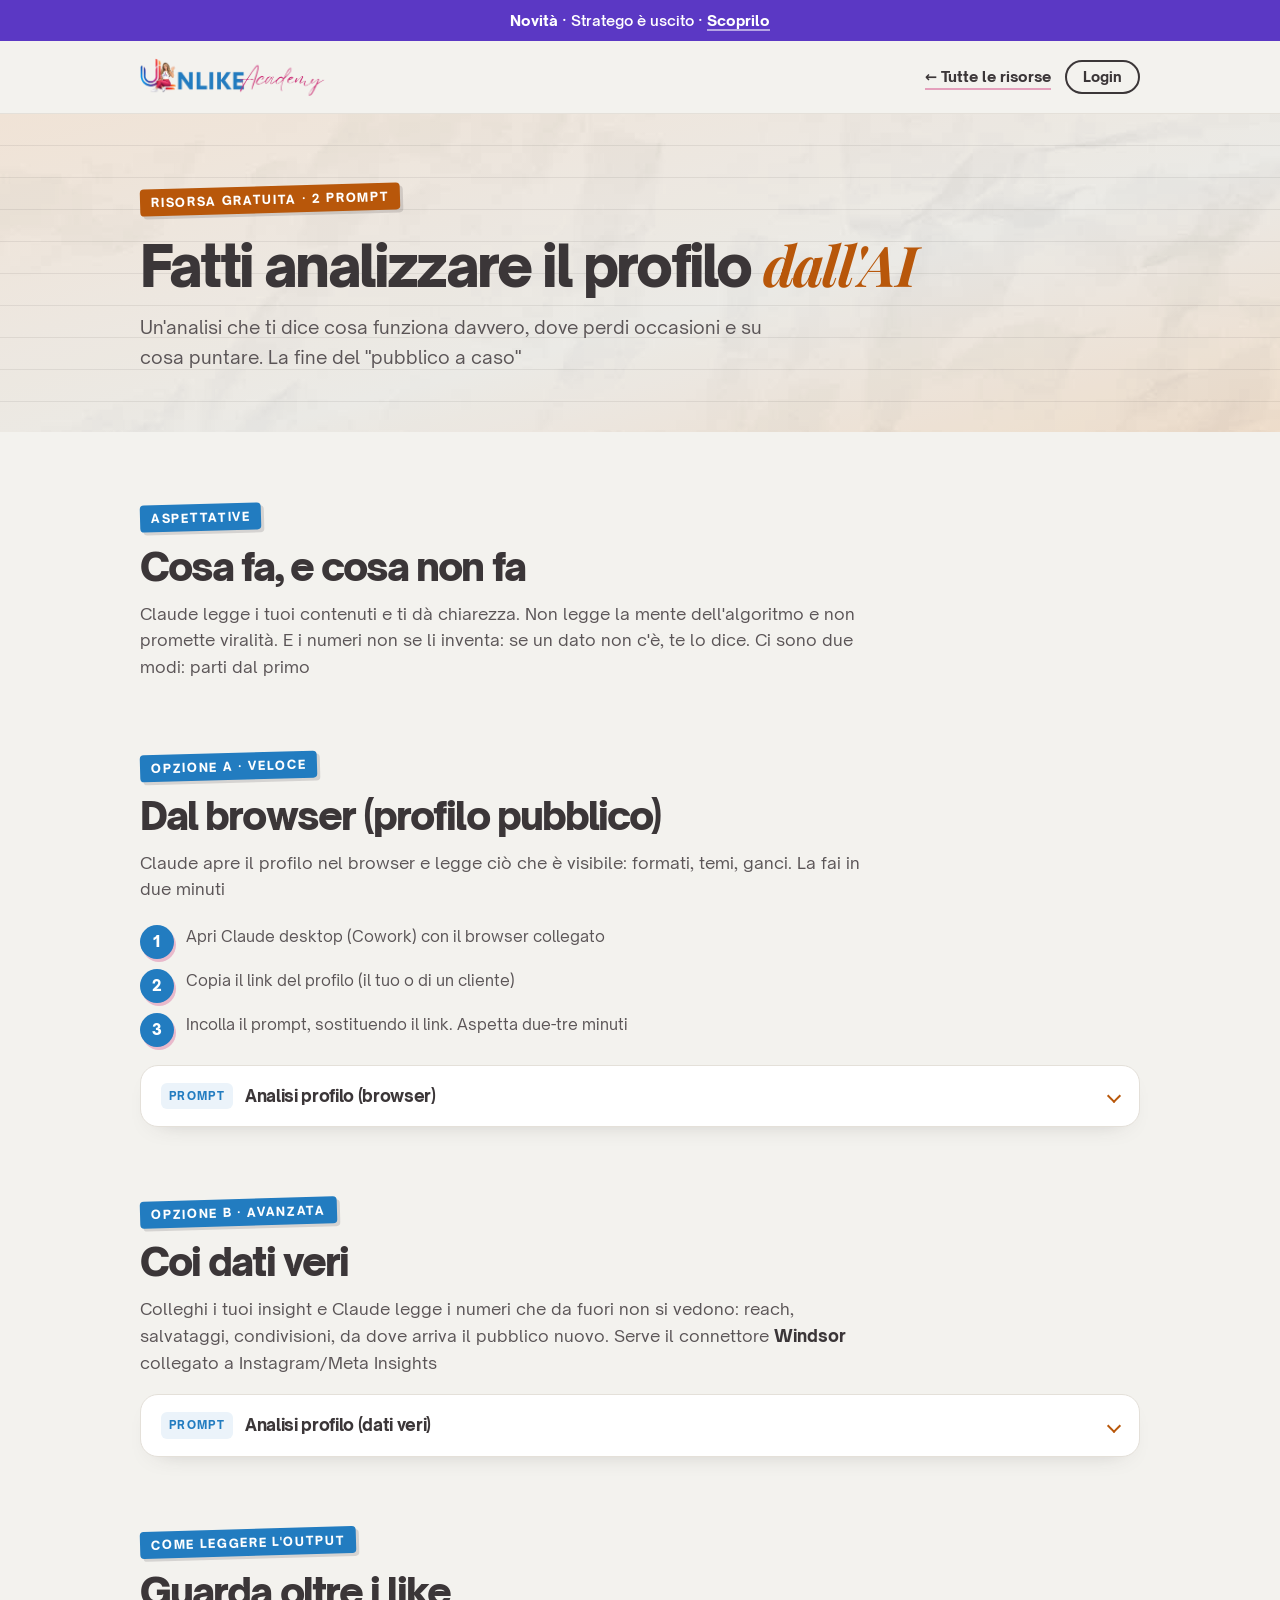
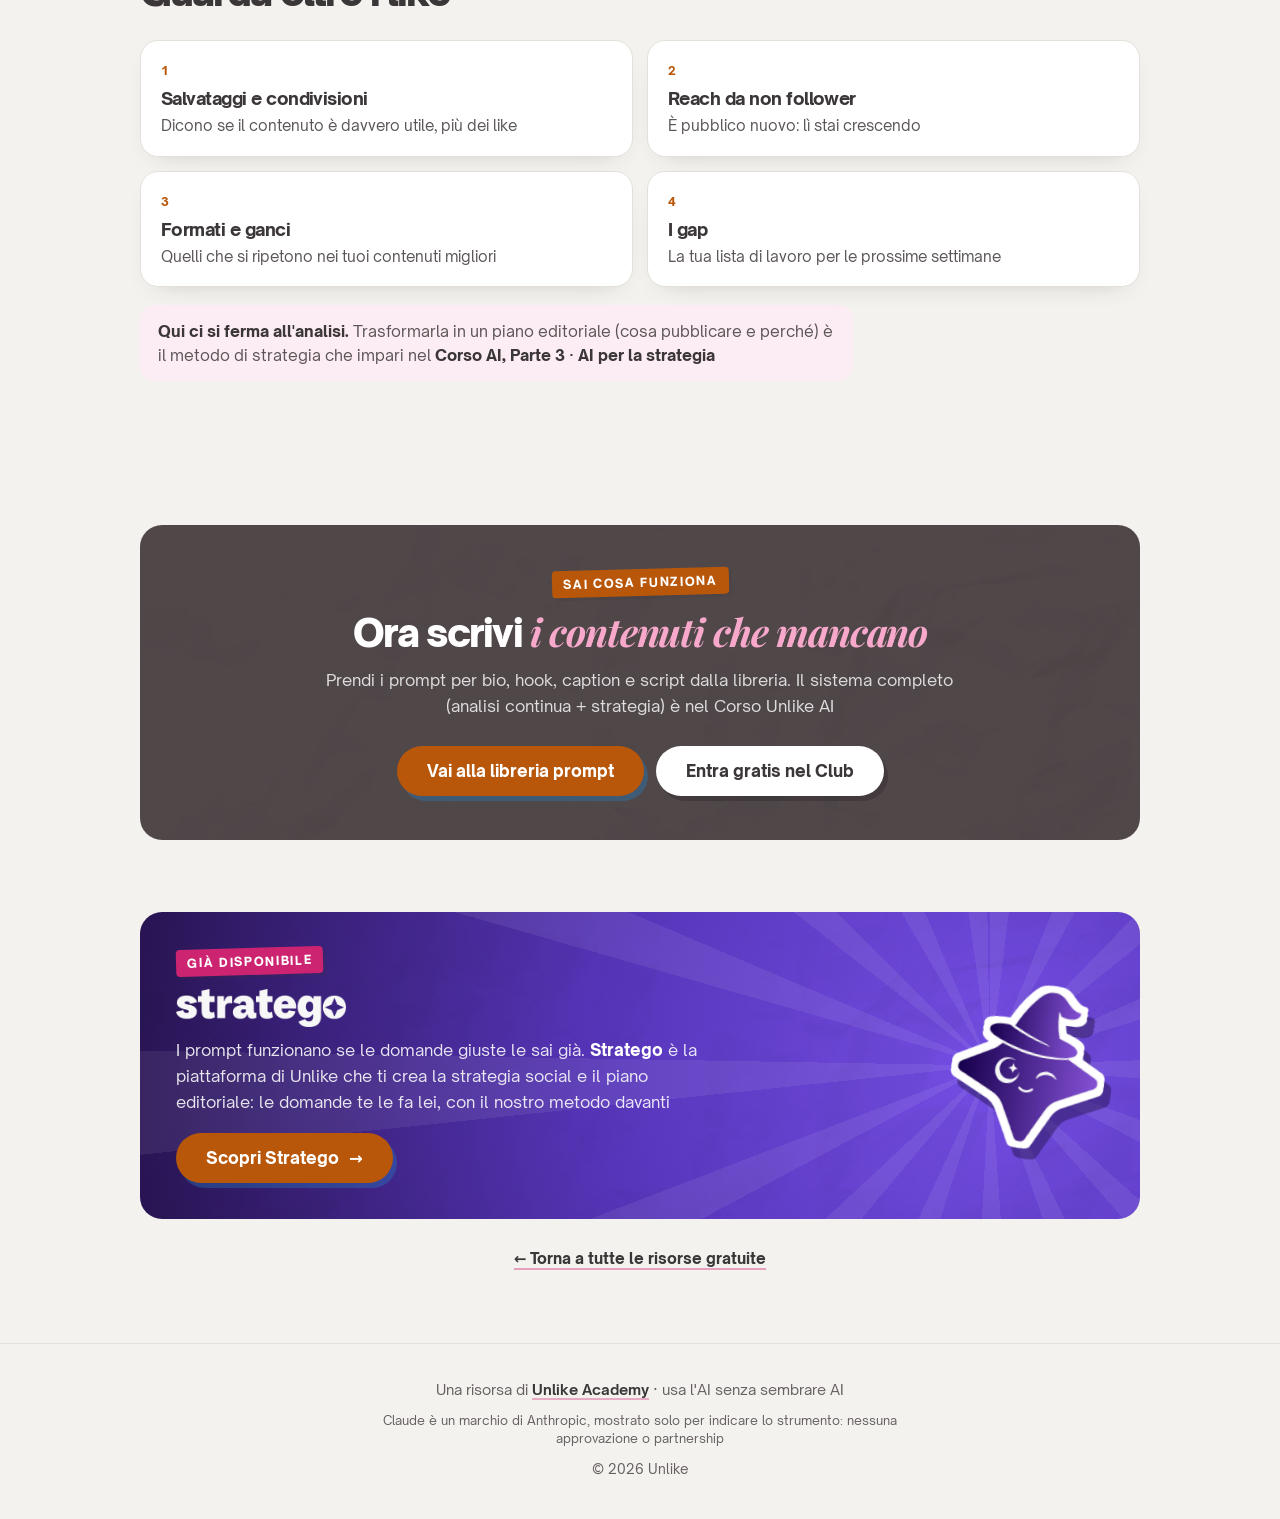
==== commit db23bdb5: "Stratego è uscito: via lista d'attesa e «in arrivo a novembre», pulsante Scopri Stratego Co-Authored" ====
--- a/analisi-profilo.html
+++ b/analisi-profilo.html
@@ -12,7 +12,7 @@
 </head>
 <body>
 
-<a class="strip" href="#stratego"><b>Novità</b> · Stratego esce a novembre · <u>Mettiti in lista</u></a>
+<a class="strip" href="#stratego"><b>Novità</b> · Stratego è uscito · <u>Scoprilo</u></a>
 <header class="wrap hd">
   <a href="index.html"><img src="assets/logo/logo.webp" alt="Unlike Academy" width="768" height="158"></a>
   <div class="dx"><a class="back" href="index.html">&larr; Tutte le risorse</a><a class="login" href="https://club.unlikeacademy.it/sign_in" target="_blank" rel="noopener">Login</a></div>
@@ -92,10 +92,10 @@
 <section id="stratego" style="padding-top:0"><div class="wrap">
   <div class="stbanner">
     <div>
-      <span class="eyebrow" style="background:#CD2471">In arrivo a novembre</span>
+      <span class="eyebrow" style="background:#CD2471">Già disponibile</span>
       <img class="wm" src="assets/stratego/stratego-wordmark-bianco.png" alt="Stratego" width="800" height="179">
       <p>I prompt funzionano se le domande giuste le sai già. <b>Stratego</b> è la piattaforma di Unlike che ti crea la strategia social e il piano editoriale: le domande te le fa lei, con il nostro metodo davanti</p>
-      <a class="btn" href="https://stratego.social/?utm_source=aigratis&amp;utm_medium=banner-pagine&amp;utm_campaign=claude" target="_blank" rel="noopener">Mettiti in lista d'attesa <span>&rarr;</span></a>
+      <a class="btn" href="https://stratego.social/?utm_source=aigratis&amp;utm_medium=banner-pagine&amp;utm_campaign=claude" target="_blank" rel="noopener">Scopri Stratego <span>&rarr;</span></a>
     </div>
     <img class="mago" src="assets/stratego/mascotte.png" alt="" width="390" height="420">
   </div>
